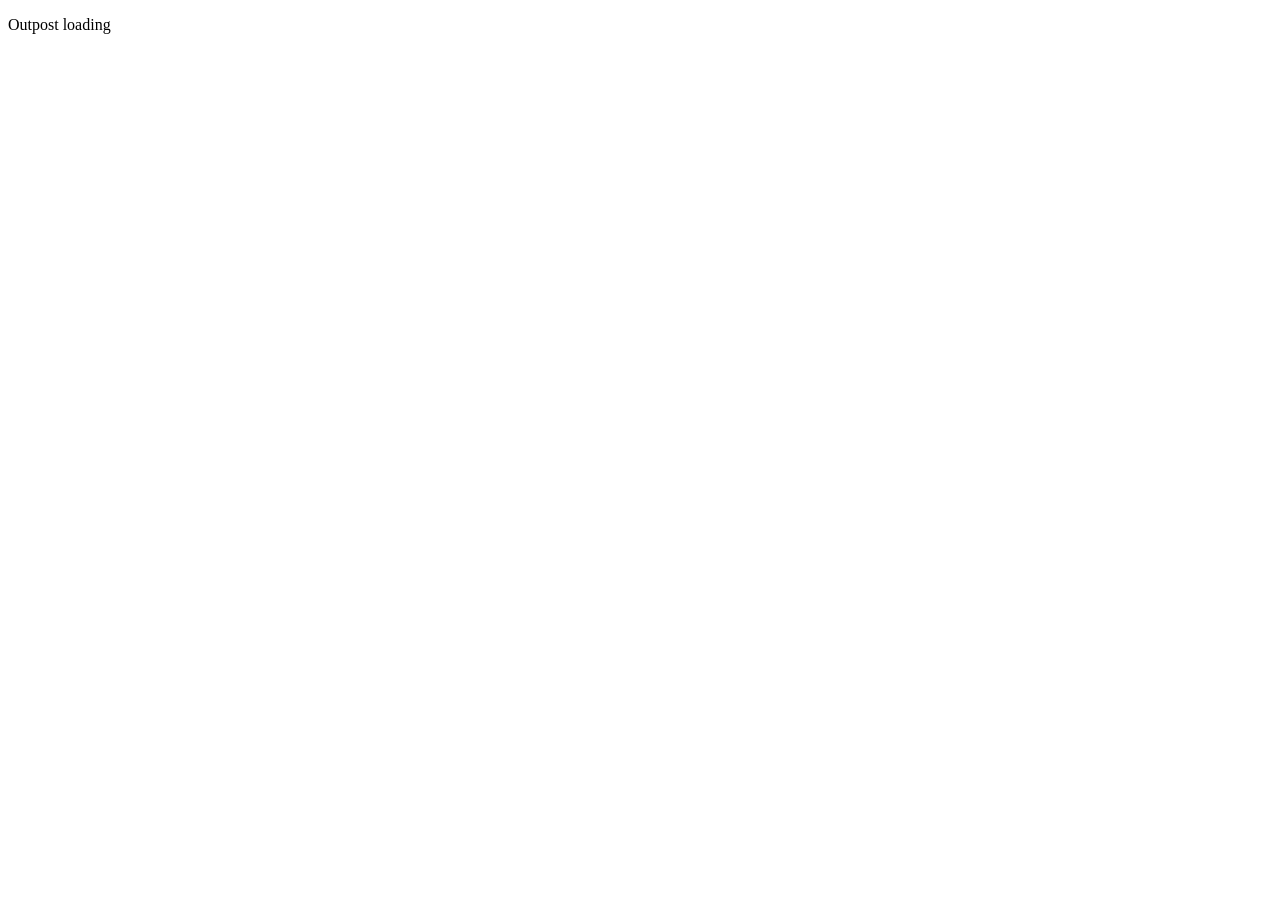
==== outpost/index.html @ 5b984154 "Publish Outpost" ====
<!DOCTYPE html>
<html lang="en">
<head>
  <meta charset="UTF-8" />
  <title>Outpost</title>
  <link rel="stylesheet" href="styles.css" />
</head>
<body>
  <p>Outpost loading</p>
  <script src="app.js"></script>
</body>
</html>
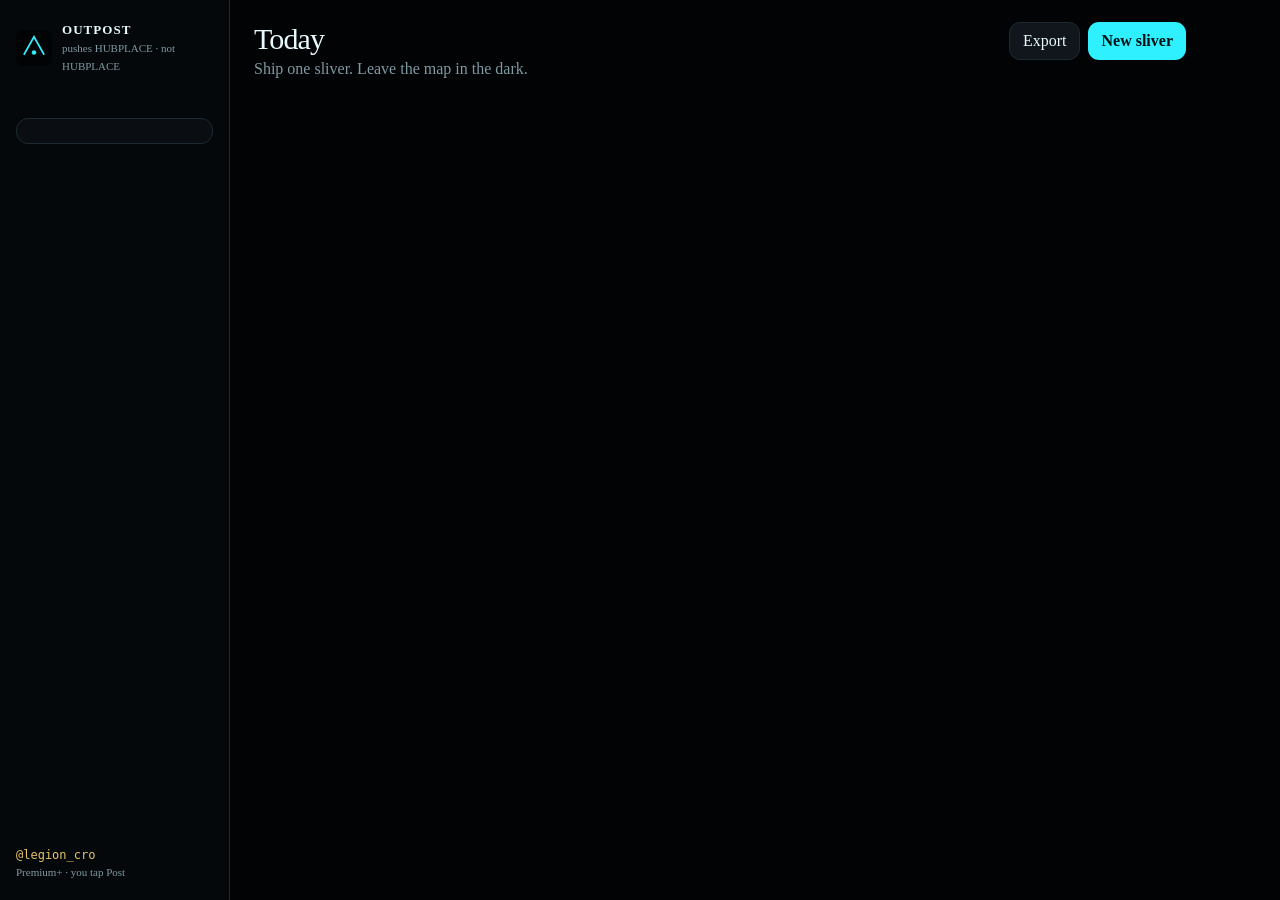
==== commit 41433537: "Outpost index" ====
--- a/outpost/index.html
+++ b/outpost/index.html
@@ -2,11 +2,68 @@
 <html lang="en">
 <head>
   <meta charset="UTF-8" />
+  <meta name="viewport" content="width=device-width, initial-scale=1, viewport-fit=cover" />
+  <meta name="theme-color" content="#020304" />
+  <meta name="apple-mobile-web-app-capable" content="yes" />
+  <meta name="apple-mobile-web-app-title" content="Outpost" />
   <title>Outpost</title>
+  <link rel="manifest" href="manifest.json" />
+  <link rel="icon" href="icon.svg" />
   <link rel="stylesheet" href="styles.css" />
 </head>
 <body>
-  <p>Outpost loading</p>
+  <div class="app">
+    <aside class="rail">
+      <div class="brand">
+        <img src="icon.svg" alt="" width="36" height="36" />
+        <div>
+          <strong>Outpost</strong>
+          <em>pushes HUBPLACE · not HUBPLACE</em>
+        </div>
+      </div>
+      <nav id="nav"></nav>
+      <div class="countdown" id="countdown"></div>
+      <div class="rail-foot">
+        <code>@legion_cro</code>
+        <span>Premium+ · you tap Post</span>
+      </div>
+    </aside>
+    <main>
+      <header class="top">
+        <div>
+          <h1 id="viewTitle">Today</h1>
+          <p id="viewSub">Ship one sliver. Leave the map in the dark.</p>
+        </div>
+        <div class="top-actions">
+          <button type="button" id="exportBtn" class="ghost">Export</button>
+          <button type="button" id="newBtn" class="primary">New sliver</button>
+        </div>
+      </header>
+      <div id="views"></div>
+    </main>
+  </div>
+  <div id="modal" class="modal hidden">
+    <form id="form" class="sheet">
+      <h2 id="formTitle">New sliver</h2>
+      <label>Kind
+        <select name="kind">
+          <option value="TEASER">TEASER · image + one breath</option>
+          <option value="SCHEDULE">SCHEDULE · queue in X</option>
+          <option value="DRAFT">DRAFT · you hit Post</option>
+          <option value="REPLY">REPLY · under a thread</option>
+        </select>
+      </label>
+      <label>When<input name="when" placeholder="Now / Fri 7:30 AM PDT" /></label>
+      <label>Target<input name="target" placeholder="What this is for" /></label>
+      <label>Attach<input name="media" placeholder="Tight HUD crop. No wide blockout." /></label>
+      <label>Copy<textarea name="body" rows="8" required></textarea></label>
+      <div class="form-meta"><span id="charCount">0</span><span id="banWarn"></span></div>
+      <div class="sheet-actions">
+        <button type="button" id="cancelBtn" class="ghost">Cancel</button>
+        <button type="submit" class="primary">Save</button>
+      </div>
+    </form>
+  </div>
   <script src="app.js"></script>
 </body>
 </html>
--- a/outpost/styles.css
+++ b/outpost/styles.css
@@ -0,0 +1,83 @@
+:root {
+  --bg: #020304;
+  --panel: #0a0e12;
+  --panel2: #10161c;
+  --line: #1c2a33;
+  --text: #e7fbff;
+  --muted: #7f9aa3;
+  --cyan: #2ef0ff;
+  --cyan-dim: rgba(46, 240, 255, 0.12);
+  --gold: #e8c36a;
+  --warn: #ff8a6b;
+  --ok: #7dffb3;
+  --radius: 16px;
+  font-family: "Iowan Old Style", "Palatino Linotype", Palatino, Georgia, serif;
+}
+* { box-sizing: border-box; margin: 0; padding: 0; }
+html, body { background: var(--bg); color: var(--text); min-height: 100%; }
+body { padding: env(safe-area-inset-top) env(safe-area-inset-right) env(safe-area-inset-bottom) env(safe-area-inset-left); }
+button, input, select, textarea { font: inherit; color: inherit; }
+button { cursor: pointer; }
+code { font-family: ui-monospace, "SF Mono", Menlo, Consolas, monospace; }
+.app { display: grid; grid-template-columns: 230px 1fr; min-height: 100vh; }
+.rail { border-right: 1px solid var(--line); padding: 22px 16px; display: flex; flex-direction: column; gap: 22px; background: #05080a; }
+.brand { display: flex; gap: 10px; align-items: center; }
+.brand strong { display: block; letter-spacing: 0.08em; font-size: 13px; text-transform: uppercase; }
+.brand em { color: var(--muted); font-style: normal; font-size: 11px; }
+nav { display: flex; flex-direction: column; gap: 4px; }
+nav button { text-align: left; border: 0; background: transparent; color: var(--muted); padding: 9px 10px; border-radius: 10px; }
+nav button.active, nav button:hover { background: var(--cyan-dim); color: var(--cyan); }
+.countdown { border: 1px solid var(--line); border-radius: 12px; padding: 12px; background: var(--panel); }
+.countdown b { display: block; font-size: 22px; color: var(--cyan); letter-spacing: -0.03em; }
+.countdown span { color: var(--muted); font-size: 12px; }
+.rail-foot { margin-top: auto; display: grid; gap: 4px; }
+.rail-foot code { color: var(--gold); font-size: 12px; }
+.rail-foot span { color: var(--muted); font-size: 11px; }
+main { padding: 22px 24px 72px; max-width: 980px; }
+.top { display: flex; justify-content: space-between; gap: 12px; align-items: flex-start; margin-bottom: 20px; }
+.top h1 { font-size: 30px; font-weight: 500; letter-spacing: -0.03em; }
+.top p { color: var(--muted); margin-top: 4px; }
+.top-actions { display: flex; gap: 8px; flex-wrap: wrap; }
+.primary, .ghost, .mini { border-radius: 11px; padding: 9px 13px; border: 1px solid transparent; }
+.primary { background: var(--cyan); color: #031014; font-weight: 650; border: 0; }
+.ghost, .mini { background: var(--panel2); border-color: var(--line); }
+.mini { font-size: 12px; padding: 6px 9px; }
+.copy { background: var(--cyan-dim); border: 1px solid #164850; color: var(--cyan); }
+.grid { display: grid; gap: 12px; }
+.two { display: grid; grid-template-columns: 1.35fr 0.75fr; gap: 12px; }
+.card { background: var(--panel); border: 1px solid var(--line); border-radius: var(--radius); padding: 16px; }
+.hero { background: radial-gradient(800px 180px at 10% -20%, rgba(46,240,255,.09), transparent 50%), var(--panel); }
+.card-head { display: flex; justify-content: space-between; gap: 10px; align-items: center; margin-bottom: 8px; }
+.meta { color: var(--muted); font-size: 12px; }
+.body { white-space: pre-wrap; line-height: 1.45; font-size: 18px; }
+.actions { display: flex; gap: 8px; flex-wrap: wrap; margin-top: 14px; }
+.tag { font-family: ui-monospace, Menlo, monospace; font-size: 10px; letter-spacing: 0.08em; font-weight: 700; padding: 4px 8px; border-radius: 999px; }
+.TEASER { background: #1a1430; color: #d7a6ff; }
+.SCHEDULE { background: #0c2a24; color: var(--ok); }
+.DRAFT { background: #2a2416; color: var(--gold); }
+.REPLY { background: #102030; color: #7ec8ff; }
+.posted { opacity: 0.45; }
+.list { list-style: none; }
+.list li { padding: 9px 0; border-bottom: 1px solid var(--line); font-size: 14px; }
+.list li span, .list li small { display: block; color: var(--muted); font-size: 12px; margin-top: 3px; }
+.ban li { color: var(--warn); }
+.hidden { display: none !important; }
+.modal { position: fixed; inset: 0; background: rgba(0,0,0,.62); display: grid; place-items: center; padding: 16px; z-index: 30; }
+.sheet { width: min(560px, 100%); background: var(--panel); border: 1px solid var(--line); border-radius: 18px; padding: 18px; display: grid; gap: 11px; }
+.sheet label { display: grid; gap: 6px; font-size: 12px; color: var(--muted); }
+.sheet input, .sheet select, .sheet textarea { background: #05080a; border: 1px solid var(--line); border-radius: 10px; padding: 10px 12px; }
+.form-meta { display: flex; justify-content: space-between; font-size: 12px; color: var(--muted); }
+.form-meta .hot { color: var(--warn); }
+.sheet-actions { display: flex; justify-content: flex-end; gap: 8px; }
+.toast { position: fixed; bottom: 18px; right: 18px; background: #082226; color: var(--cyan); border: 1px solid #164850; padding: 10px 14px; border-radius: 10px; z-index: 40; }
+.composer { display: grid; gap: 8px; margin-top: 8px; }
+.composer textarea { width: 100%; min-height: 72px; background: #05080a; border: 1px solid var(--line); border-radius: 10px; padding: 10px; }
+.chips { display: flex; flex-wrap: wrap; gap: 6px; }
+@media (max-width: 860px) {
+  .app { grid-template-columns: 1fr; }
+  .rail { border-right: 0; border-bottom: 1px solid var(--line); }
+  nav { flex-direction: row; flex-wrap: wrap; }
+  .two { grid-template-columns: 1fr; }
+  .top { flex-direction: column; }
+  .body { font-size: 16px; }
+}
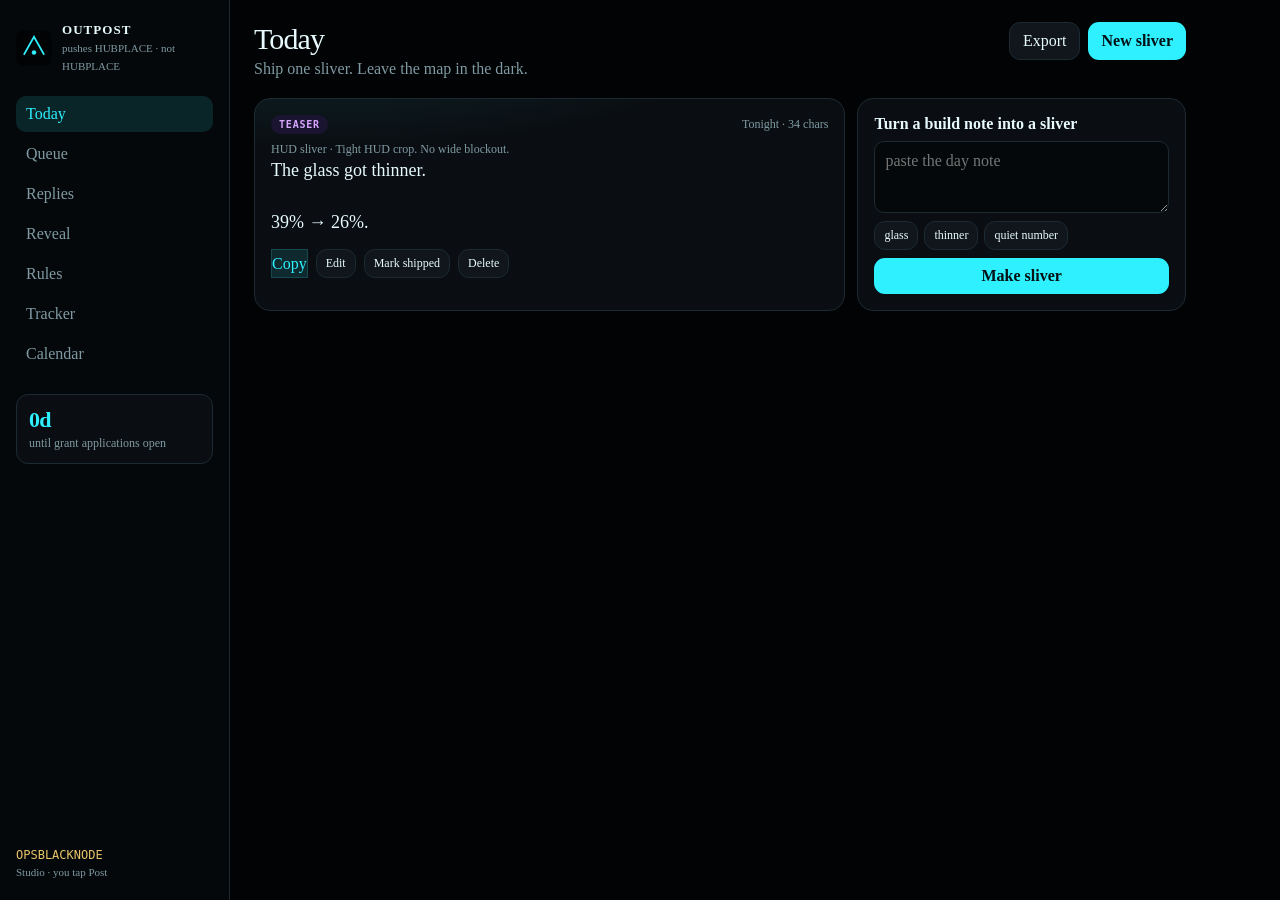
==== commit a654013f: "Scrub personal handle from public Outpost Replace the rail identity with OPSBLACKNODE / Studio and d" ====
--- a/outpost/index.html
+++ b/outpost/index.html
@@ -24,8 +24,8 @@
       <nav id="nav"></nav>
       <div class="countdown" id="countdown"></div>
       <div class="rail-foot">
-        <code>@legion_cro</code>
-        <span>Premium+ · you tap Post</span>
+        <code>OPSBLACKNODE</code>
+        <span>Studio · you tap Post</span>
       </div>
     </aside>
     <main>
@@ -64,6 +64,7 @@
       </div>
     </form>
   </div>
+  <script src="seed.js"></script>
   <script src="app.js"></script>
 </body>
 </html>
